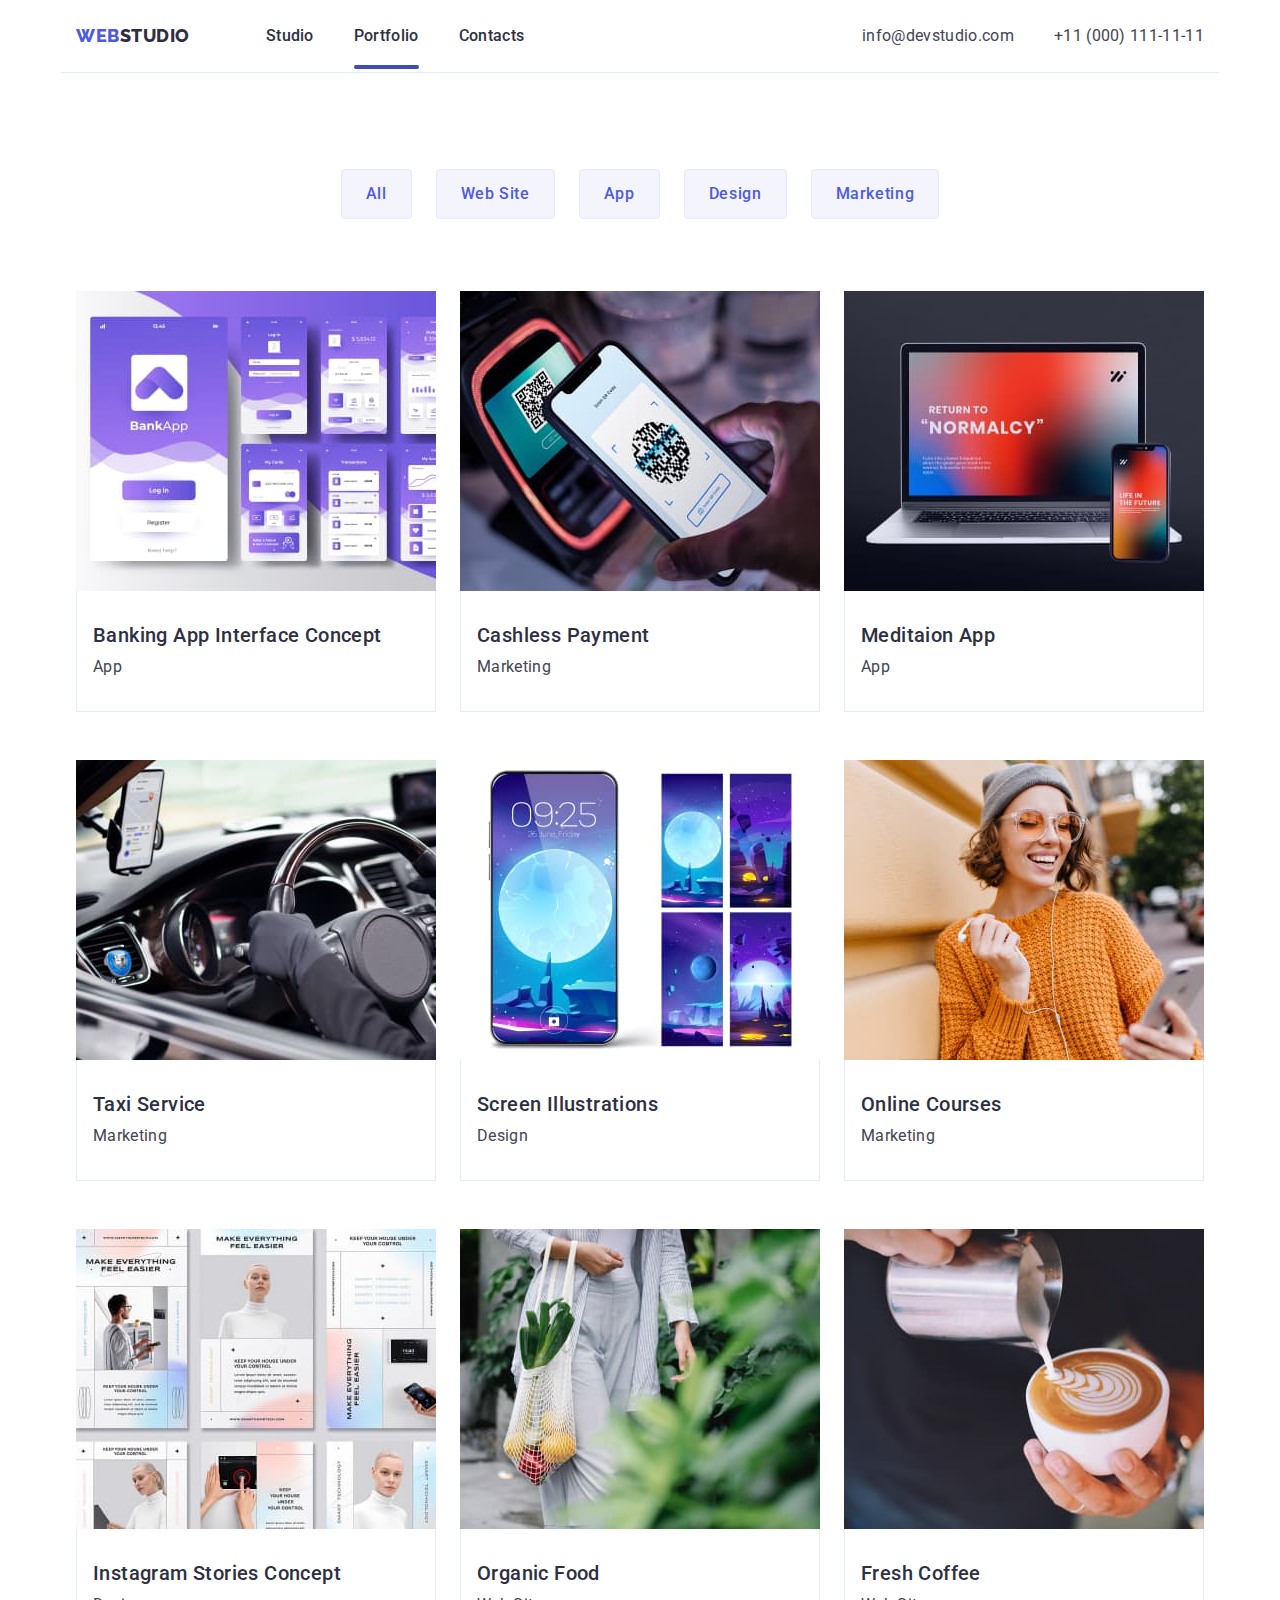
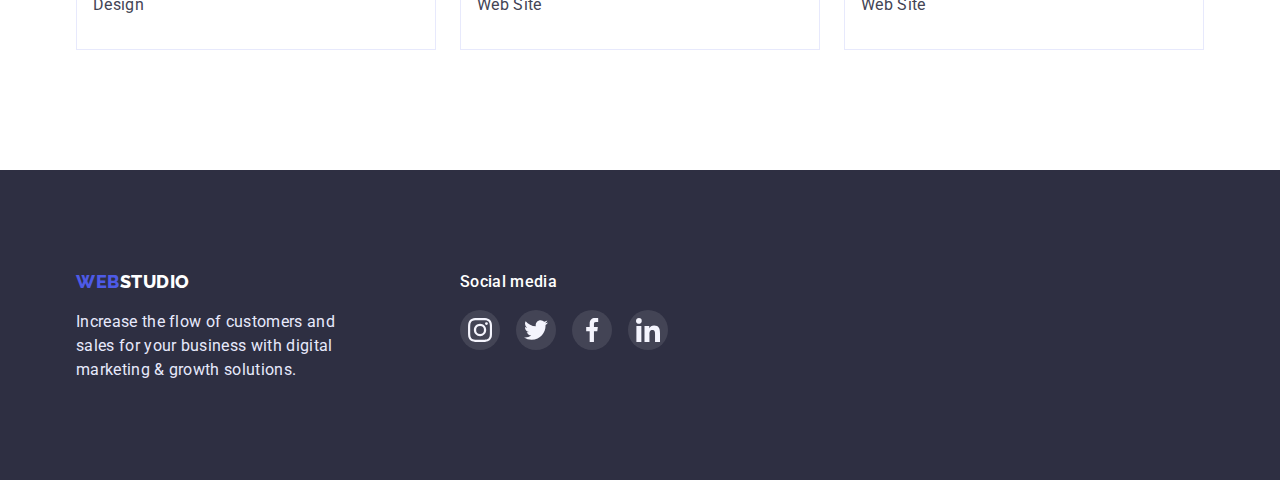
==== portfolio.html @ 0e707ecb "version 1.0" ====
<!DOCTYPE html>
<html lang="en">
  <head>
    <meta charset="UTF-8" />
    <meta http-equiv="X-UA-Compatible" content="IE=edge" />
    <meta name="viewport" content="width=device-width, initial-scale=1.0" />
    <link rel="preconnect" href="https://fonts.googleapis.com" />
    <link rel="preconnect" href="https://fonts.gstatic.com" crossorigin />
    <link
      href="https://fonts.googleapis.com/css2?family=Raleway:wght@800&family=Roboto:wght@400;500;700;900&display=swap"
      rel="stylesheet"
    />
    <link
      rel="stylesheet"
      href="https://cdnjs.cloudflare.com/ajax/libs/modern-normalize/1.1.0/modern-normalize.min.css"
    />
    <link rel="stylesheet" href="./css/styles.css" />
    <title>Portfolio</title>
  </head>
  <body>
    <header class="header">
      <div class="container main-nav">
        <nav class="nav">
          <a class="header-logo" href="./index.html"
            >Web<span class="logo-dark">Studio</span></a
          >
          <ul class="header-nav">
            <li class="nav-item">
              <a class="nav-link" href="./index.html">Studio</a>
            </li>
            <li class="nav-item">
              <a class="nav-link portfolio" href="./portfolio.html"
                >Portfolio</a
              >
            </li>
            <li class="nav-item">
              <a class="nav-link" href="">Contacts</a>
            </li>
          </ul>
        </nav>
        <address class="address">
          <ul class="header-contacts">
            <li class="contact-item">
              <a class="contact-link" href="mailto:info@devstudio.com"
                >info@devstudio.com</a
              >
            </li>
            <li class="contact-item">
              <a class="contact-link" href="tel:+110001111111"
                >+11 (000) 111-11-11</a
              >
            </li>
          </ul>
        </address>
      </div>
    </header>
    <main>
      <section class="main">
        <div class="container">
          <h1 hidden class="main-title">Portfolio</h1>
          <ul class="main-list">
            <li class="main-list-item">
              <button class="list-btn" type="button">All</button>
            </li>
            <li class="main-list-item">
              <button class="list-btn" type="button">Web Site</button>
            </li>
            <li class="main-list-item">
              <button class="list-btn" type="button">App</button>
            </li>
            <li class="main-list-item">
              <button class="list-btn" type="button">Design</button>
            </li>
            <li class="main-list-item">
              <button class="list-btn" type="button">Marketing</button>
            </li>
          </ul>
          <ul class="main-cards">
            <li class="projects">
              <a class="projects-link" href="">
                <img
                  class="projects-icon"
                  src="./images/portfolio/bankingapp.jpg"
                  alt="Banking App"
                  width="360"
                />
                <div class="projects-text">
                  <h2 class="projects-title">Banking App Interface Concept</h2>
                  <p class="projects-description">App</p>
                </div>
              </a>
            </li>
            <li class="projects">
              <a class="projects-link" href="">
                <img
                  class="projects-icon"
                  src="./images/portfolio/cashlesspayment.jpg"
                  alt="Cashless Payment"
                  width="360"
                />
                <div class="projects-text">
                  <h2 class="projects-title">Cashless Payment</h2>
                  <p class="projects-description">Marketing</p>
                </div>
              </a>
            </li>
            <li class="projects">
              <a class="projects-link" href="">
                <img
                  class="projects-icon"
                  src="./images/portfolio/meditationapp.jpg"
                  alt="Meditaion App"
                  width="360"
                />
                <div class="projects-text">
                  <h2 class="projects-title">Meditaion App</h2>
                  <p class="projects-description">App</p>
                </div>
              </a>
            </li>
            <li class="projects">
              <a class="projects-link" href="">
                <img
                  class="projects-icon"
                  src="./images/portfolio/taxiservice.jpg"
                  alt="Taxi Service"
                  width="360"
                />
                <div class="projects-text">
                  <h2 class="projects-title">Taxi Service</h2>
                  <p class="projects-description">Marketing</p>
                </div>
              </a>
            </li>
            <li class="projects">
              <a class="projects-link" href="">
                <img
                  class="projects-icon"
                  src="./images/portfolio/screenillustration.jpg"
                  alt="Screen Illustrations"
                  width="360"
                />
                <div class="projects-text">
                  <h2 class="projects-title">Screen Illustrations</h2>
                  <p class="projects-description">Design</p>
                </div>
              </a>
            </li>
            <li class="projects">
              <a class="projects-link" href="">
                <img
                  class="projects-icon"
                  src="./images/portfolio/onlinecourses.jpg"
                  alt="Online Courses"
                  width="360"
                />
                <div class="projects-text">
                  <h2 class="projects-title">Online Courses</h2>
                  <p class="projects-description">Marketing</p>
                </div>
              </a>
            </li>
            <li class="projects">
              <a class="projects-link" href="">
                <img
                  class="projects-icon"
                  src="./images/portfolio/instastoriesconcept.jpg"
                  alt="Instagram Stories Concept"
                  width="360"
                />
                <div class="projects-text">
                  <h2 class="projects-title">Instagram Stories Concept</h2>
                  <p class="projects-description">Design</p>
                </div>
              </a>
            </li>
            <li class="projects">
              <a class="projects-link" href="">
                <img
                  class="projects-icon"
                  src="./images/portfolio/organicfood.jpg"
                  alt="Organic Food"
                  width="360"
                />
                <div class="projects-text">
                  <h2 class="projects-title">Organic Food</h2>
                  <p class="projects-description">Web Site</p>
                </div>
              </a>
            </li>
            <li class="projects">
              <a class="projects-link" href="">
                <img
                  class="projects-icon"
                  src="./images/portfolio/freshcoffee.jpg"
                  alt="Fresh Coffee"
                  width="360"
                />
                <div class="projects-text">
                  <h2 class="projects-title">Fresh Coffee</h2>
                  <p class="projects-description">Web Site</p>
                </div>
              </a>
            </li>
          </ul>
        </div>
      </section>
    </main>
    <footer class="footer">
      <div class="footer-container">
        <div class="bottom-container">
          <a class="footer-logo" href="./index.html"
            >Web<span class="logo-light">Studio</span></a
          >
          <p class="footer-text">
            Increase the flow of customers and sales for your business with
            digital marketing & growth solutions.
          </p>
        </div>
        <div class="footeer-social">
          <h3 class="social-title">Social media</h3>
          <ul class="footer-list">
            <li class="footer-item">
              <a class="footer-link" href="#">
                <svg class="footer-icon">
                  <use
                    href="./images/icons/symbol-defs.svg#icon-instagram"
                  ></use>
                </svg>
              </a>
            </li>
            <li class="footer-item">
              <a class="footer-link" href="#">
                <svg class="footer-icon">
                  <use href="./images/icons/symbol-defs.svg#icon-twitter"></use>
                </svg>
              </a>
            </li>
            <li class="footer-item">
              <a class="footer-link" href="#">
                <svg class="footer-icon">
                  <use
                    href="./images/icons/symbol-defs.svg#icon-facebook"
                  ></use>
                </svg>
              </a>
            </li>
            <li class="footer-item">
              <a class="footer-link" href="#">
                <svg class="footer-icon">
                  <use
                    href="./images/icons/symbol-defs.svg#icon-linkedin"
                  ></use>
                </svg>
              </a>
            </li>
          </ul>
        </div>
      </div>
    </footer>
  </body>
</html>
---- css/styles.css ----
:root {
  --primary-brand: #4d5ae5;
  --pressed-state: #404bbf;
  --dark: #2e2f42;
  --success: #31d0aa;
  --text: #434455;
  --subtle-text: #8e8f99;
  --accent: #e7e9fc;
  --light: #f4f4fd;
  --modal-overlay: #2e2f42;
  --hero-background: #2e2f42;
  --background: #ffffff;
}
body {
  font-family: Roboto, sans-serif;
  color: var(--text);
  margin: 0;
}
h1,
h2,
h3,
p,
ul {
  margin: 0;
  padding: 0;
}
img {
  display: block;
  max-width: 100%;
  height: auto;
}
.container {
  max-width: 1158px;
  width: 100%;
  padding: 0 15px;
  margin: 0 auto;
}

.header {
}
.main-nav {
  display: flex;
  align-items: center;
  border-bottom: 1px solid #e7e9fc;
}
.nav {
  display: flex;
  align-items: center;
}

.header-logo {
  margin-right: 76px;
  padding-top: 24px;
  padding-bottom: 24px;
  color: var(--primary-brand);
  font-family: Raleway, sans-serif;
  font-weight: 800;
  font-size: 18px;
  line-height: 1.33;
  letter-spacing: 0.03em;
  text-decoration: none;
  text-transform: uppercase;
}
.logo-dark {
  color: var(--dark);
}
.logo-light {
  font-weight: 800;
  font-size: 18px;
  line-height: 1.33;
  color: var(--background);
}
.header-nav {
  list-style: none;
  display: flex;

  display: flex;
  flex-direction: row;
  align-items: flex-start;
  padding: 0px;
  gap: 40px;
  margin-top: 0;
  margin-bottom: 0;
}
.nav-link {
  font-weight: 500;
  font-size: 16px;
  line-height: 1.5;
  letter-spacing: 0.02em;
  color: var(--dark);
  text-decoration: none;
  padding-top: 24px;
  padding-bottom: 24px;
  transition: color 250ms cubic-bezier(0.4, 0, 0.2, 1);
  position: relative;
}
.nav-link.studio {
}
.nav-link.studio::after {
  content: '';
  width: 48px;
  height: 4px;
  background: #404bbf;
  border-radius: 2px;
  position: absolute;
  display: block;
  left: 0;
  bottom: 0;
}
.nav-link.portfolio::after {
  content: '';
  width: 100%;
  height: 4px;
  background: #404bbf;
  border-radius: 2px;
  position: absolute;
  display: block;
  left: 0;
  bottom: 0;
}

.nav-link:hover {
  color: var(--pressed-state);
}
.nav-link:focus {
  color: var(--pressed-state);
}
.address {
  margin-left: auto;
  font-style: normal;
}
.header-contacts {
  list-style: none;
  display: flex;
  padding-left: 0;
  margin-top: 0;
  margin-bottom: 0;
}
.contact-item:not(:last-child) {
  margin-right: 40px;
}
.contact-link {
  font-size: 16px;
  line-height: 1.5;
  color: var(--text);
  text-decoration: none;
  letter-spacing: 0.02em;
  padding-top: 24px;
  padding-bottom: 24px;
  transition: color 250ms cubic-bezier(0.4, 0, 0.2, 1);
}
.contact-link:hover {
  color: var(--pressed-state);
}
.contact-link:focus {
  color: var(--pressed-state);
}

.hero {
  background-image: linear-gradient(
      0deg,
      rgba(46, 47, 66, 0.7),
      rgba(46, 47, 66, 0.7)
    ),
    url('../images/people-office.jpg');
  background-repeat: no-repeat;
  background-position: center;
  background-size: cover;
  height: 600px;
  max-width: 1440px;
  margin: 0 auto;
  padding-bottom: 188px;
  padding-top: 188px;
  text-align: center;
}
.hero-title {
  color: var(--background);
  font-size: 56px;
  line-height: 1.07;
  letter-spacing: 0.02em;
  margin-bottom: 48px;
  margin-top: 0;
}
.hero-button {
  background-color: var(--primary-brand);
  color: var(--background);
  font-weight: 500;
  font-size: 16px;
  line-height: 1.5;
  border: none;
  box-shadow: 0px 4px 4px rgba(0, 0, 0, 0.15);
  border-radius: 4px;
  cursor: pointer;
  font-family: inherit;
  letter-spacing: 0.04em;
  padding: 16px 32px;
  transition: background-color 250ms cubic-bezier(0.4, 0, 0.2, 1);
}
.hero-button:hover {
  background-color: var(--pressed-state);
}
.hero-button:focus {
  background-color: var(--pressed-state);
}
.advantages {
  background-color: var(--background);
  padding-top: 120px;
  padding-bottom: 120px;
}
.advantages-list {
  list-style: none;
  display: flex;
  padding-left: 0;

  margin-bottom: 0;
}
.advantages-item {
  width: calc((100% - 72px) / 4);
}
.advantages-item:not(:last-child) {
  margin-right: 24px;
}
.advantages-block {
  display: flex;
  justify-content: center;
  width: 264px;
  height: 112px;
  background-color: var(--light);
  align-items: center;
  margin-bottom: 8px;
}
.advantages-icons {
  width: 64px;
  height: 64px;
}
.advantages-title {
  font-weight: 500;
  font-size: 20px;
  line-height: 1.2;
  color: var(--dark);
  letter-spacing: 0.02em;
  margin-top: 0;
  margin-bottom: 8px;
}
.advantages-text {
  font-size: 16px;
  line-height: 1.5;
  color: var(--text);
  letter-spacing: 0.02em;
  margin-top: 0;
  margin-bottom: 0;
}
.services {
  background-color: var(--background);
  padding-bottom: 120px;
  text-align: center;
}
.services-title {
  font-size: 36px;
  line-height: 1.11;
  color: var(--dark);
  letter-spacing: 0.02em;

  margin-bottom: 72px;
  margin-top: 0;
}
.services-list {
  list-style: none;
  display: flex;
  justify-content: space-between;
  padding-left: 0;
  margin-top: 0px;
  margin-bottom: 0px;
}
.services-item {
  width: 360px;
}
.employees {
  background-color: var(--light);
  padding-top: 120px;
  padding-bottom: 120px;
  text-align: center;
}
.employees-title {
  font-size: 36px;
  line-height: 1.11;
  color: var(--dark);
  letter-spacing: 0.02em;
  margin-bottom: 72px;
  margin-top: 0;
}
.employees-list {
  list-style: none;
  display: flex;
  justify-content: space-between;
  padding-left: 0;
  margin-top: 0;
  margin-bottom: 0;
}
.employee-card {
  background-color: var(--background);
  box-shadow: 0px 1px 6px rgba(46, 47, 66, 0.08),
    0px 1px 1px rgba(46, 47, 66, 0.16), 0px 2px 1px rgba(46, 47, 66, 0.08);
  border-radius: 0px 0px 4px 4px;
}
.employee-avatar {
}
.employee-text {
  padding: 32px 16px;
}
.employee-name {
  font-weight: 500;
  font-size: 20px;
  line-height: 1.2;
  letter-spacing: 0.02em;
  margin-top: 0;
  margin-bottom: 8px;
}
.employee-position {
  font-size: 16px;
  line-height: 1.5;
  letter-spacing: 0.02em;
  margin-top: 0;
}
.employee-list {
  list-style: none;
  display: flex;
  flex-direction: row;
  justify-content: center;
  align-items: center;
  gap: 24px;
  margin-top: 8px;
}
.social-item {
  width: 40px;
  height: 40px;
}
.social-link {
  background-color: var(--primary-brand);
  width: 100%;
  height: 100%;
  border-radius: 50%;
  display: flex;
  justify-content: center;
  align-items: center;
  color: var(--light);
  fill: currentColor;
  transition: background-color 250ms cubic-bezier(0.4, 0, 0.2, 1);
}
.social-link:hover,
.social-link:focus {
  background-color: var(--pressed-state);
}
.social-icon {
  width: 16px;
  height: 16px;
  background-position: center;
  background-size: cover;
  background-repeat: no-repeat;
}
.customers {
  padding-top: 130px;
  padding-bottom: 120px;
  text-align: center;
}
.customers-title {
  margin-bottom: 72px;
  font-size: 36px;
  line-height: 1.11;
  color: var(--dark);
  letter-spacing: 0.02em;
  margin-bottom: 72px;
  margin-top: 0;
}
.customers-list {
  list-style: none;
  display: flex;
  flex-direction: row;
  justify-content: center;
  align-items: center;
  gap: 24px;
  flex-basis: calc((100% - 5 * 24px) / 6);
}
.customers-item {
  width: 168px;
  height: 88px;
}
.customers-item:hover {
}
.customers-link {
  display: flex;
  justify-content: center;
  align-items: center;
  width: 100%;
  height: 100%;
  border: 1px solid var(--subtle-text);
  border-radius: 4px;
  color: var(--subtle-text);
  transition: border 250ms cubic-bezier(0.4, 0, 0.2, 1),
    fill 250ms cubic-bezier(0.4, 0, 0.2, 1),
    color 250ms cubic-bezier(0.4, 0, 0.2, 1);
}
.customers-link:hover,
.customers-link:focus {
  border: 1px solid var(--pressed-state);
  fill: var(--pressed-state);
  color: var(--pressed-state);
}
.customers-icon {
  width: 102px;
  height: 56px;
  fill: currentColor;
}

.footer {
  background-color: var(--dark);
  padding-top: 100px;
  padding-bottom: 100px;
}
.footer-container {
  max-width: 1158px;
  width: 100%;
  padding: 0 15px;
  margin: 0 auto;
  display: flex;
  flex-direction: row;
  align-items: flex-start;
}
.bottom-container {
  width: 264px;
  height: 110px;
  display: inline-block;
  margin-right: 120px;
}
.footer-logo {
  color: var(--primary-brand);
  font-family: Raleway, sans-serif;
  font-weight: 800;
  font-size: 18px;
  line-height: 1.33;
  letter-spacing: 0.03em;
  text-decoration: none;
  text-transform: uppercase;
}
.footer-text {
  font-size: 16px;
  line-height: 1.5;
  color: var(--accent);
  letter-spacing: 0.02em;
  margin-bottom: 0;
  margin-top: 16px;
  max-width: 264px;
}
.footeer-social {
  width: 208px;
  height: 80px;
  display: inline-block;
}
.social-title {
  font-weight: 500;
  font-size: 16px;
  line-height: 24px;
  letter-spacing: 0.02em;
  color: #ffffff;
  margin-bottom: 16px;
}
.footer-list {
  list-style: none;
  display: flex;
  flex-direction: row;
  justify-content: center;
  align-items: center;
  gap: 16px;
}
.footer-item {
}
.footer-link {
  width: 40px;
  height: 40px;
  display: flex;
  justify-content: center;
  align-items: center;
  border-radius: 50%;
  background-color: rgba(255, 255, 255, 0.1);
  color: var(--light);
  transition: background-color 250ms cubic-bezier(0.4, 0, 0.2, 1),
    color 250ms cubic-bezier(0.4, 0, 0.2, 1);
}
.footer-link:hover,
.footer-link:focus {
  background-color: #31d0aa;
  color: var(--light);
}
.footer-icon {
  width: 24px;
  height: 24px;
  fill: currentColor;
}

.main {
  padding-top: 96px;
  padding-bottom: 120px;
}
.main-title {
}
.main-list {
  list-style: none;
  display: flex;
  align-items: flex-start;
  padding-left: 0;
  justify-content: center;
  margin-bottom: 72px;
}
.main-list-item {
}
.main-list-item:not(:last-child) {
  margin-right: 24px;
}
.list-btn {
  background-color: var(--light);
  border: 1px solid #e7e9fc;
  border-radius: 4px;
  font-weight: 500;
  font-size: 16px;
  line-height: 1.5;
  letter-spacing: 0.04em;
  color: var(--primary-brand);
  font-family: inherit;
  padding: 12px 24px;
  white-space: nowrap;
  transition: background-color 250ms cubic-bezier(0.4, 0, 0.2, 1),
    box-shadow 250ms cubic-bezier(0.4, 0, 0.2, 1),
    color 250ms cubic-bezier(0.4, 0, 0.2, 1);
}
.list-btn:hover {
  background-color: var(--pressed-state);
  box-shadow: 0px 3px 1px rgba(0, 0, 0, 0.1), 0px 2px 1px rgba(0, 0, 0, 0.08),
    0px 2px 2px rgba(0, 0, 0, 0.12);
  border-radius: 4px;
  color: var(--background);
  cursor: pointer;
}
.list-btn:focus {
  background-color: var(--pressed-state);
  box-shadow: 0px 3px 1px rgba(0, 0, 0, 0.1), 0px 2px 1px rgba(0, 0, 0, 0.08),
    0px 2px 2px rgba(0, 0, 0, 0.12);
  border-radius: 4px;
  color: var(--background);
  cursor: pointer;
}
.main-cards {
  list-style: none;
  display: flex;
  flex-wrap: wrap;
  padding-left: 0;
  margin-left: calc(-1 * 24px);
  margin-top: calc(-1 * 48px);
}

.projects {
  flex-basis: calc((100% - 3 * 24px) / 3);
  margin-left: 24px;
  margin-top: 48px;
  transition: box-shadow 250ms cubic-bezier(0.4, 0, 0.2, 1);
}
.projects:hover {
  box-shadow: 0px 1px 6px rgba(46, 47, 66, 0.08),
    0px 1px 1px rgba(46, 47, 66, 0.16), 0px 2px 1px rgba(46, 47, 66, 0.08);
}
.projects:nth-last-child(-n + 3) {
  margin-bottom: 0;
}
.projects-link {
  text-decoration: none;
}

.projects-icon {
}
.projects-text {
  padding-top: 32px;
  padding-bottom: 32px;
  padding-left: 16px;
  border-bottom: 1px solid #e7e9fc;
  border-right: 1px solid #e7e9fc;
  border-left: 1px solid #e7e9fc;
}
.projects-text:hover {
}
.projects-title {
  font-weight: 500;
  font-size: 20px;
  line-height: 1.2;
  letter-spacing: 0.02em;
  color: var(--dark);
  margin-bottom: 8px;
}
.projects-description {
  font-size: 16px;
  line-height: 1.5;
  letter-spacing: 0.02em;
  color: var(--text);
}
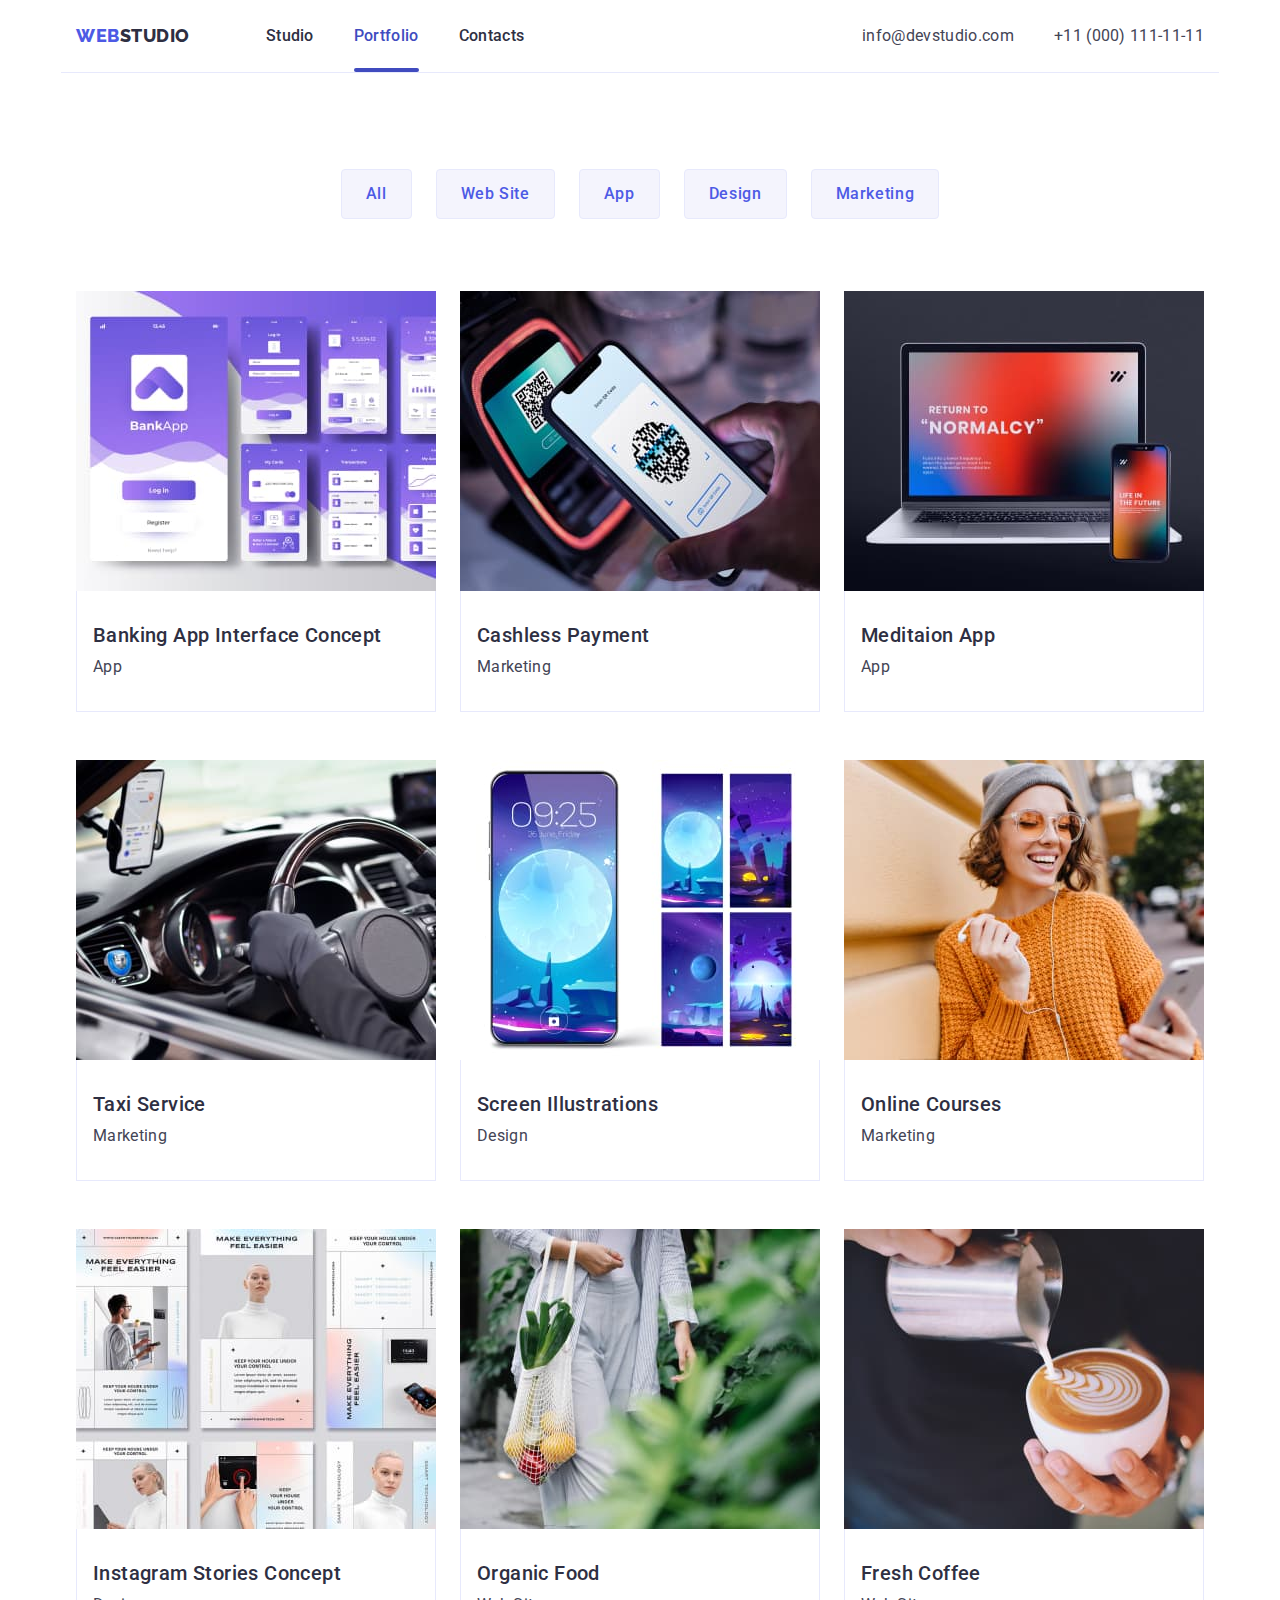
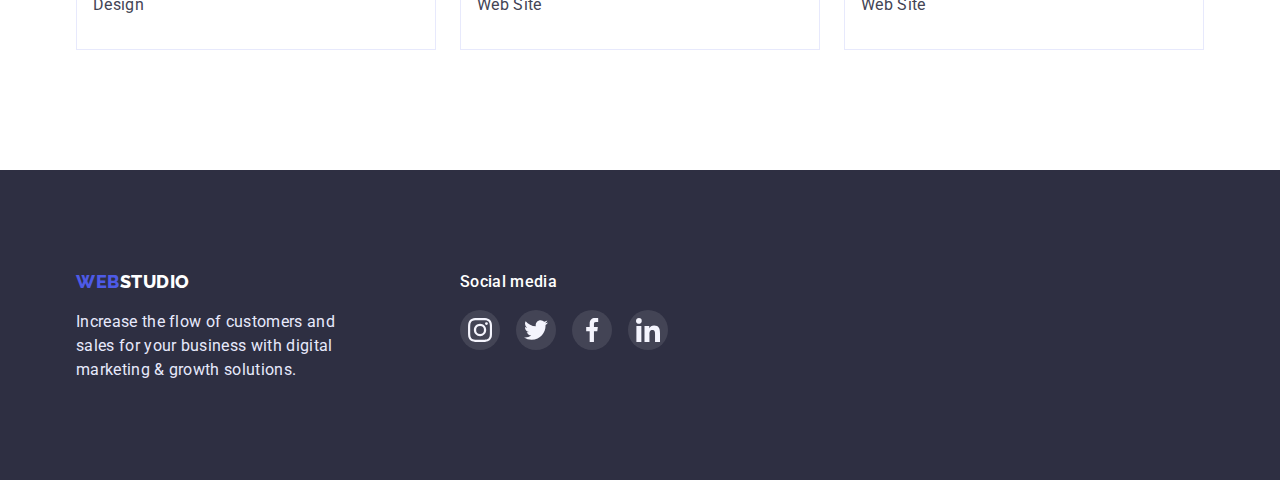
==== commit ef51af73: "update homework" ====
--- a/portfolio.html
+++ b/portfolio.html
@@ -29,9 +29,7 @@
               <a class="nav-link" href="./index.html">Studio</a>
             </li>
             <li class="nav-item">
-              <a class="nav-link portfolio" href="./portfolio.html"
-                >Portfolio</a
-              >
+              <a class="nav-link current" href="./portfolio.html">Portfolio</a>
             </li>
             <li class="nav-item">
               <a class="nav-link" href="">Contacts</a>
@@ -78,12 +76,20 @@
           <ul class="main-cards">
             <li class="projects">
               <a class="projects-link" href="">
-                <img
-                  class="projects-icon"
-                  src="./images/portfolio/bankingapp.jpg"
-                  alt="Banking App"
-                  width="360"
-                />
+                <div class="portfolio-overlay">
+                  <img
+                    class="projects-icon"
+                    src="./images/portfolio/bankingapp.jpg"
+                    alt="Banking App"
+                    width="360"
+                  />
+                  <p class="text-overlay">
+                    14 Stylish and User-Friendly App Design Concepts · Task
+                    Manager App · Calorie Tracker App · Exotic Fruit Ecommerce
+                    App · Cloud Storage App
+                  </p>
+                </div>
+
                 <div class="projects-text">
                   <h2 class="projects-title">Banking App Interface Concept</h2>
                   <p class="projects-description">App</p>
@@ -92,12 +98,20 @@
             </li>
             <li class="projects">
               <a class="projects-link" href="">
-                <img
-                  class="projects-icon"
-                  src="./images/portfolio/cashlesspayment.jpg"
-                  alt="Cashless Payment"
-                  width="360"
-                />
+                <div class="portfolio-overlay">
+                  <img
+                    class="projects-icon"
+                    src="./images/portfolio/cashlesspayment.jpg"
+                    alt="Cashless Payment"
+                    width="360"
+                  />
+                  <p class="text-overlay">
+                    14 Stylish and User-Friendly App Design Concepts · Task
+                    Manager App · Calorie Tracker App · Exotic Fruit Ecommerce
+                    App · Cloud Storage App
+                  </p>
+                </div>
+
                 <div class="projects-text">
                   <h2 class="projects-title">Cashless Payment</h2>
                   <p class="projects-description">Marketing</p>
@@ -106,12 +120,20 @@
             </li>
             <li class="projects">
               <a class="projects-link" href="">
-                <img
-                  class="projects-icon"
-                  src="./images/portfolio/meditationapp.jpg"
-                  alt="Meditaion App"
-                  width="360"
-                />
+                <div class="portfolio-overlay">
+                  <img
+                    class="projects-icon"
+                    src="./images/portfolio/meditationapp.jpg"
+                    alt="Meditaion App"
+                    width="360"
+                  />
+                  <p class="text-overlay">
+                    14 Stylish and User-Friendly App Design Concepts · Task
+                    Manager App · Calorie Tracker App · Exotic Fruit Ecommerce
+                    App · Cloud Storage App
+                  </p>
+                </div>
+
                 <div class="projects-text">
                   <h2 class="projects-title">Meditaion App</h2>
                   <p class="projects-description">App</p>
@@ -120,12 +142,20 @@
             </li>
             <li class="projects">
               <a class="projects-link" href="">
-                <img
-                  class="projects-icon"
-                  src="./images/portfolio/taxiservice.jpg"
-                  alt="Taxi Service"
-                  width="360"
-                />
+                <div class="portfolio-overlay">
+                  <img
+                    class="projects-icon"
+                    src="./images/portfolio/taxiservice.jpg"
+                    alt="Taxi Service"
+                    width="360"
+                  />
+                  <p class="text-overlay">
+                    14 Stylish and User-Friendly App Design Concepts · Task
+                    Manager App · Calorie Tracker App · Exotic Fruit Ecommerce
+                    App · Cloud Storage App
+                  </p>
+                </div>
+
                 <div class="projects-text">
                   <h2 class="projects-title">Taxi Service</h2>
                   <p class="projects-description">Marketing</p>
@@ -134,12 +164,20 @@
             </li>
             <li class="projects">
               <a class="projects-link" href="">
-                <img
-                  class="projects-icon"
-                  src="./images/portfolio/screenillustration.jpg"
-                  alt="Screen Illustrations"
-                  width="360"
-                />
+                <div class="portfolio-overlay">
+                  <img
+                    class="projects-icon"
+                    src="./images/portfolio/screenillustration.jpg"
+                    alt="Screen Illustrations"
+                    width="360"
+                  />
+                  <p class="text-overlay">
+                    14 Stylish and User-Friendly App Design Concepts · Task
+                    Manager App · Calorie Tracker App · Exotic Fruit Ecommerce
+                    App · Cloud Storage App
+                  </p>
+                </div>
+
                 <div class="projects-text">
                   <h2 class="projects-title">Screen Illustrations</h2>
                   <p class="projects-description">Design</p>
@@ -148,12 +186,20 @@
             </li>
             <li class="projects">
               <a class="projects-link" href="">
-                <img
-                  class="projects-icon"
-                  src="./images/portfolio/onlinecourses.jpg"
-                  alt="Online Courses"
-                  width="360"
-                />
+                <div class="portfolio-overlay">
+                  <img
+                    class="projects-icon"
+                    src="./images/portfolio/onlinecourses.jpg"
+                    alt="Online Courses"
+                    width="360"
+                  />
+                  <p class="text-overlay">
+                    14 Stylish and User-Friendly App Design Concepts · Task
+                    Manager App · Calorie Tracker App · Exotic Fruit Ecommerce
+                    App · Cloud Storage App
+                  </p>
+                </div>
+
                 <div class="projects-text">
                   <h2 class="projects-title">Online Courses</h2>
                   <p class="projects-description">Marketing</p>
@@ -162,12 +208,20 @@
             </li>
             <li class="projects">
               <a class="projects-link" href="">
-                <img
-                  class="projects-icon"
-                  src="./images/portfolio/instastoriesconcept.jpg"
-                  alt="Instagram Stories Concept"
-                  width="360"
-                />
+                <div class="portfolio-overlay">
+                  <img
+                    class="projects-icon"
+                    src="./images/portfolio/instastoriesconcept.jpg"
+                    alt="Instagram Stories Concept"
+                    width="360"
+                  />
+                  <p class="text-overlay">
+                    14 Stylish and User-Friendly App Design Concepts · Task
+                    Manager App · Calorie Tracker App · Exotic Fruit Ecommerce
+                    App · Cloud Storage App
+                  </p>
+                </div>
+
                 <div class="projects-text">
                   <h2 class="projects-title">Instagram Stories Concept</h2>
                   <p class="projects-description">Design</p>
@@ -176,12 +230,20 @@
             </li>
             <li class="projects">
               <a class="projects-link" href="">
-                <img
-                  class="projects-icon"
-                  src="./images/portfolio/organicfood.jpg"
-                  alt="Organic Food"
-                  width="360"
-                />
+                <div class="portfolio-overlay">
+                  <img
+                    class="projects-icon"
+                    src="./images/portfolio/organicfood.jpg"
+                    alt="Organic Food"
+                    width="360"
+                  />
+                  <p class="text-overlay">
+                    14 Stylish and User-Friendly App Design Concepts · Task
+                    Manager App · Calorie Tracker App · Exotic Fruit Ecommerce
+                    App · Cloud Storage App
+                  </p>
+                </div>
+
                 <div class="projects-text">
                   <h2 class="projects-title">Organic Food</h2>
                   <p class="projects-description">Web Site</p>
@@ -190,12 +252,20 @@
             </li>
             <li class="projects">
               <a class="projects-link" href="">
-                <img
-                  class="projects-icon"
-                  src="./images/portfolio/freshcoffee.jpg"
-                  alt="Fresh Coffee"
-                  width="360"
-                />
+                <div class="portfolio-overlay">
+                  <img
+                    class="projects-icon"
+                    src="./images/portfolio/freshcoffee.jpg"
+                    alt="Fresh Coffee"
+                    width="360"
+                  />
+                  <p class="text-overlay">
+                    14 Stylish and User-Friendly App Design Concepts · Task
+                    Manager App · Calorie Tracker App · Exotic Fruit Ecommerce
+                    App · Cloud Storage App
+                  </p>
+                </div>
+
                 <div class="projects-text">
                   <h2 class="projects-title">Fresh Coffee</h2>
                   <p class="projects-description">Web Site</p>
--- a/css/styles.css
+++ b/css/styles.css
@@ -50,8 +50,8 @@
 
 .header-logo {
   margin-right: 76px;
-  padding-top: 24px;
-  padding-bottom: 24px;
+  /*padding-top: 24px;
+  padding-bottom: 24px;*/
   color: var(--primary-brand);
   font-family: Raleway, sans-serif;
   font-weight: 800;
@@ -89,25 +89,16 @@
   letter-spacing: 0.02em;
   color: var(--dark);
   text-decoration: none;
+  display: block;
   padding-top: 24px;
   padding-bottom: 24px;
   transition: color 250ms cubic-bezier(0.4, 0, 0.2, 1);
   position: relative;
 }
-.nav-link.studio {
-}
-.nav-link.studio::after {
-  content: '';
-  width: 48px;
-  height: 4px;
-  background: #404bbf;
-  border-radius: 2px;
-  position: absolute;
-  display: block;
-  left: 0;
-  bottom: 0;
-}
-.nav-link.portfolio::after {
+.nav-link.current {
+  color: var(--pressed-state);
+}
+.nav-link.current::after {
   content: '';
   width: 100%;
   height: 4px;
@@ -202,6 +193,57 @@
 .hero-button:focus {
   background-color: var(--pressed-state);
 }
+.backdrop {
+  position: fixed;
+  top: 0;
+  left: 0;
+  width: 100%;
+  height: 100%;
+  background-color: rgba(46, 47, 66, 0.4);
+  opacity: 1;
+  transition: opacity 250ms cubic-bezier(0.4, 0, 0.2, 1);
+}
+.backdrop.is-hidden {
+  opacity: 0;
+  pointer-events: none;
+}
+.modal {
+  min-width: 408px;
+  min-height: 576px;
+  background: #fcfcfc;
+  box-shadow: 0px 1px 1px rgba(0, 0, 0, 0.14), 0px 1px 3px rgba(0, 0, 0, 0.12),
+    0px 2px 1px rgba(0, 0, 0, 0.2);
+  border-radius: 4px;
+  position: absolute;
+  top: 50%;
+  left: 50%;
+  transform: translate(-50%, -50%) scale(1);
+  transition: transform 250ms cubic-bezier(0.4, 0, 0.2, 1);
+}
+.backdrop.is-hidden .modal {
+  transform: translate(-50%, -50%) scale(0.9);
+}
+.modal-button {
+  background: #e7e9fc;
+  border: 1px solid rgba(0, 0, 0, 0.1);
+  border-radius: 50%;
+  height: 24px;
+  width: 24px;
+  display: flex;
+  justify-content: center;
+  align-items: center;
+  cursor: pointer;
+  fill: currentColor;
+  margin: 24px 24px auto auto;
+}
+.modal-button:hover {
+  background-color: var(--pressed-state);
+  fill: #ffffff;
+}
+.modal-icon {
+  width: 8px;
+  height: 8px;
+}
 .advantages {
   background-color: var(--background);
   padding-top: 120px;
@@ -397,13 +439,11 @@
   border-radius: 4px;
   color: var(--subtle-text);
   transition: border 250ms cubic-bezier(0.4, 0, 0.2, 1),
-    fill 250ms cubic-bezier(0.4, 0, 0.2, 1),
     color 250ms cubic-bezier(0.4, 0, 0.2, 1);
 }
 .customers-link:hover,
 .customers-link:focus {
   border: 1px solid var(--pressed-state);
-  fill: var(--pressed-state);
   color: var(--pressed-state);
 }
 .customers-icon {
@@ -573,9 +613,57 @@
 .projects-link {
   text-decoration: none;
 }
-
-.projects-icon {
-}
+.projects-link:hover .portfolio-overlay::before {
+  transform: translateY(0);
+}
+.projects-link:focus .portfolio-overlay::before {
+  transform: translateY(0);
+}
+.portfolio-overlay {
+  position: relative;
+  overflow: hidden;
+}
+.portfolio-overlay::before {
+  position: absolute;
+  content: '';
+  display: inline-block;
+  background-color: #4d5ae5;
+  width: 100%;
+  height: 100%;
+  opacity: 0;
+  transform: translateY(100%);
+  transition: transform 250ms cubic-bezier(0.4, 0, 0.2, 1),
+    opacity 250ms cubic-bezier(0.4, 0, 0.2, 1);
+}
+.portfolio-overlay:hover::before {
+  opacity: 1;
+}
+.portfolio-overlay:focus::before {
+  opacity: 1;
+}
+.text-overlay {
+  letter-spacing: 0.02em;
+  font-size: 16px;
+  line-height: 24px;
+  padding: 40px 32px;
+  color: var(--light);
+  position: absolute;
+  left: 0;
+  top: 0;
+  width: 100%;
+  height: 100%;
+  opacity: 1;
+  transform: translateY(100%);
+  transition: transform 250ms cubic-bezier(0.4, 0, 0.2, 1);
+  background-color: var(--pressed-state);
+}
+.projects-link:hover .text-overlay {
+  transform: translateY(0);
+}
+.projects-link:focus .text-overlay {
+  transform: translateY(0);
+}
+
 .projects-text {
   padding-top: 32px;
   padding-bottom: 32px;
